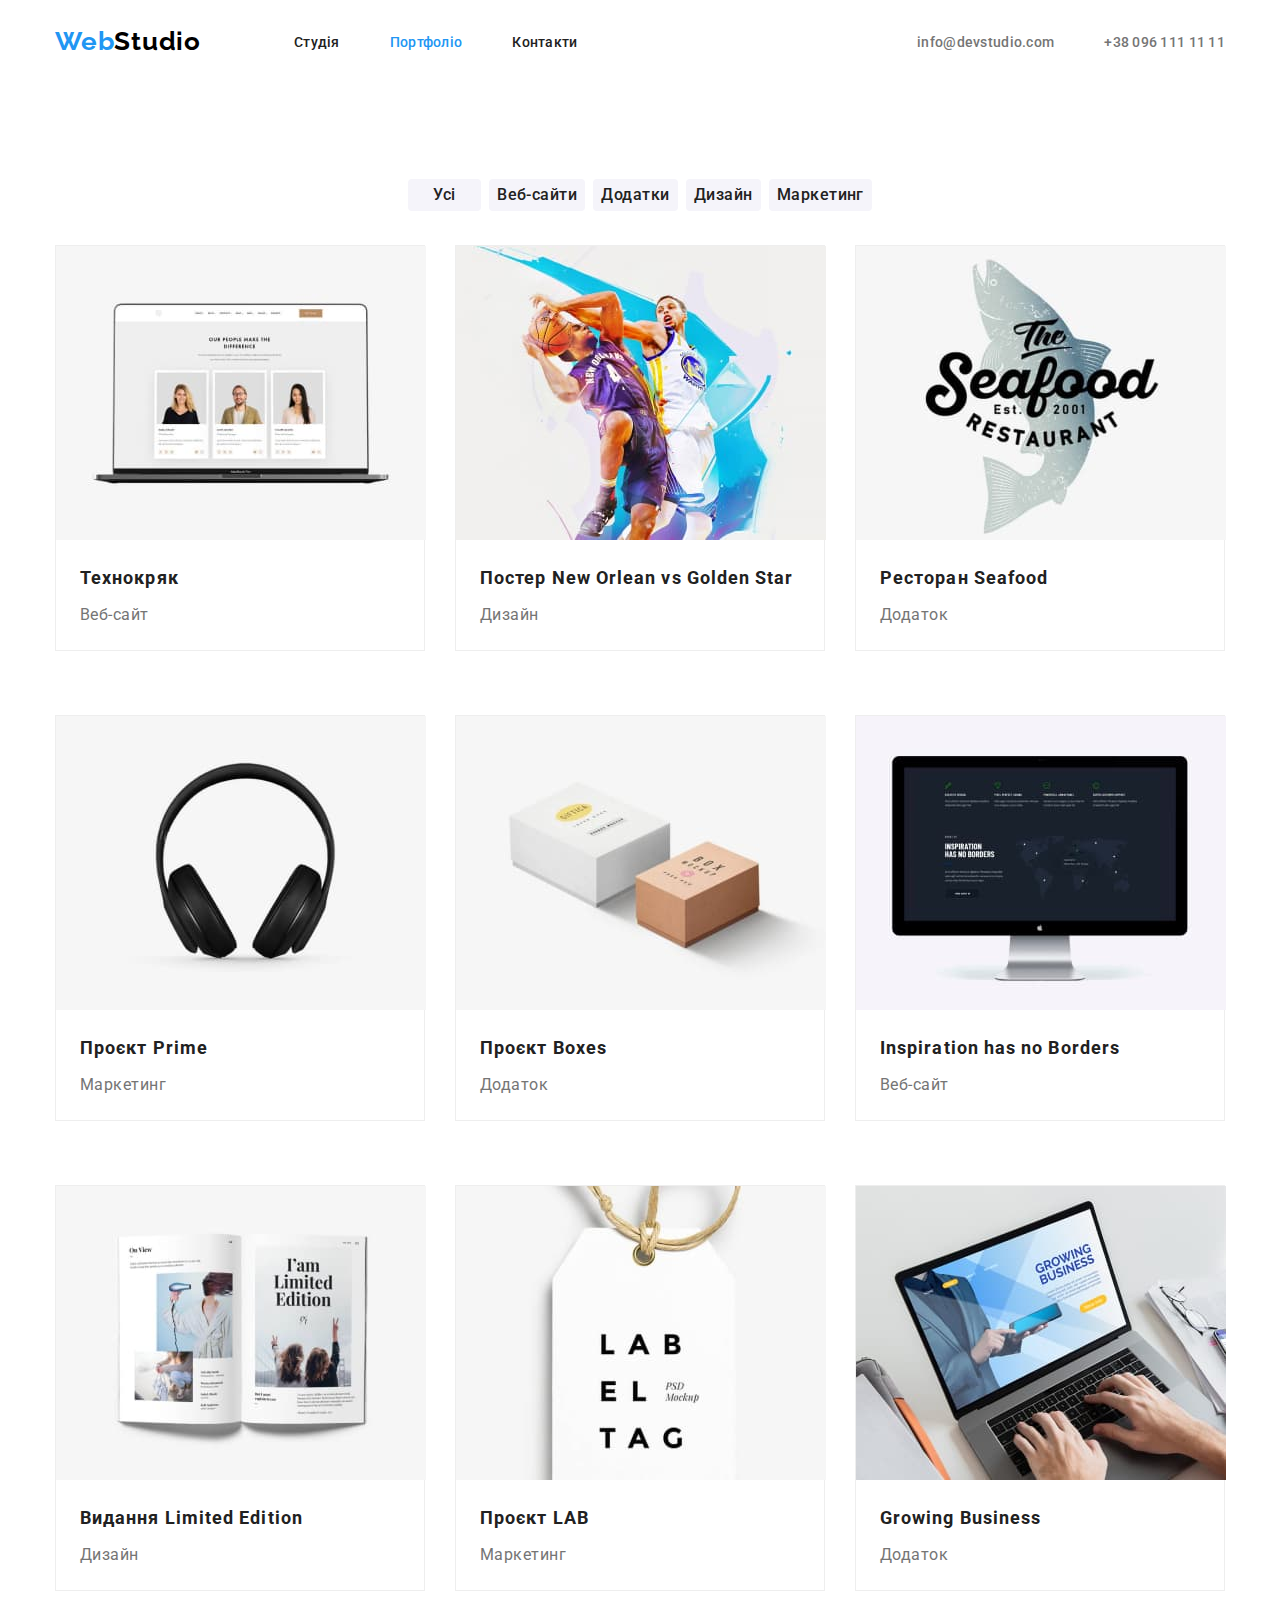
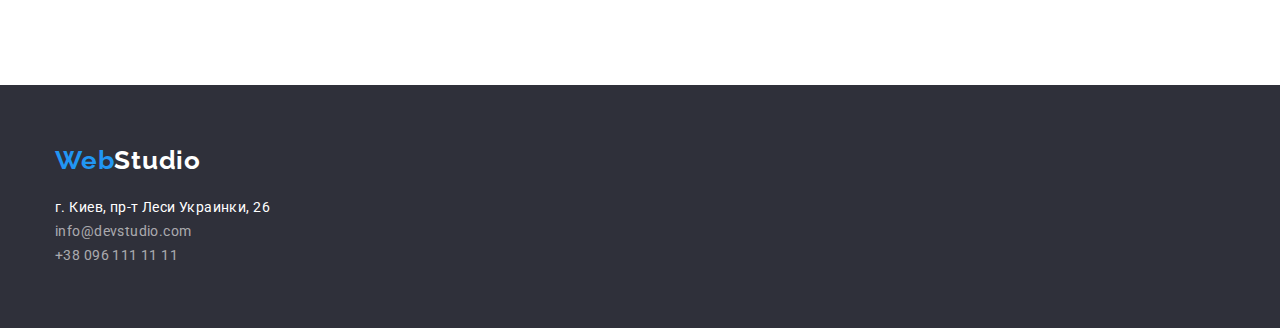
==== portfolio.html @ 9af9db4b "dz3 positioning" ====
<!DOCTYPE html>
<html lang="uk">
<head>
    <meta charset="UTF-8">
    <meta http-equiv="X-UA-Compatible" content="IE=edge">
    <meta name="viewport" content="width=device-width, initial-scale=1.0">
    <title>Портфоліо</title>
     <link rel="preconnect" href="https://fonts.googleapis.com">
    <link rel="preconnect" href="https://fonts.gstatic.com" crossorigin>
    <link href="https://fonts.googleapis.com/css2?family=Raleway:wght@700&family=Roboto:wght@400;500;700;900&display=swap" rel="stylesheet">
     <link rel="stylesheet" href="https://cdnjs.cloudflare.com/ajax/libs/modern-normalize/1.1.0/modern-normalize.min.css" 
    ntegrity="sha512-wpPYUAdjBVSE4KJnH1VR1HeZfpl1ub8YT/NKx4PuQ5NmX2tKuGu6U/JRp5y+Y8XG2tV+wKQpNHVUX03MfMFn9Q==" 
    crossorigin="anonymous" 
    referrerpolicy="no-referrer" />
    <link rel="stylesheet" href="./css/styies.css" />
</head>

<body>
       <!--шапка-->

    <header class="header">
      <div class="container heder-container">
      <nav class="header-navigation">
        <a href="./index.html" lang="en" class="header-logo link">Web<span class="logo-big">Studio</span></a>

        <ul class="header-list list">
          <li class="header-item"><a class="header-link link" href="./index.html">Студія</a></li>
          <li class="header-item"><a class="header-link current link" href="./portfolio.html">Портфоліо</a></li>
          <li class="header-item"><a class="header-link link" href="#">Контакти</a></li>
        </ul>
      </nav>
      <ul class="list list-header">
        <li><a class="header-mail link" href="mailto:info@devstudio.com">info@devstudio.com</a></li>
        <li><a class="header-tel link" href="tel:+380961111111">+38 096 111 11 11</a></li>
      </ul>
      </div>
    </header>
    <main>

      <section class="main">
        <div class="container main-container">
        <h1 class="visually-hidden">portfolio</h1>
        <!-- filter-->
        <ul class="filter list">
            <li><button type="button" class="filter-btn"> Усі</button></li>
            <li><button type="button" class="filter-btn"> Веб-сайти</button></li>
            <li><button type="button" class="filter-btn"> Додатки</button></li>
            <li><button type="button" class="filter-btn"> Дизайн</button></li>
            <li><button type="button" class="filter-btn"> Маркетинг</button></li>
        </ul>
       <ul class="gallery list">
        <!--gallery-->
        <li class="gallery-item">
            <a  class="gallery-link link" href="#"><img src="./imag/технокряк.jpg" alt="технокряк" width="370">
              <div class="gallery-desc">
                <h2 class="gallery-title">Технокряк</h2>
                <p class="gallery-text">Веб-сайт</p>
              </div>
            </a>
        </li>
        <li class="gallery-item">
            <a  class="gallery-link link" href="#"><img src="./imag/poster.jpg" alt="poster" width="370">
            <div class="gallery-desc">
              <h2 class="gallery-title">Постер New Orlean vs Golden Star</h2>
              <p class="gallery-text">Дизайн</p>
            </div>
            </a>
          
        </li>
        <li class="gallery-item">
            <a class="gallery-link link" href="#"><img src="./imag/restaurant.jpg" alt="restaurant" width="370">
            <div class="gallery-desc">
              <h2 class="gallery-title">Ресторан Seafood</h2>
              <p class="gallery-text">Додаток</p>
            </div>
          </a>
        </li>
        <li class="gallery-item">
            <a  class="gallery-link link" href="#"><img src="./imag/prime.jpg" alt="prime" width="370">
            <div class="gallery-desc">
              <h2 class="gallery-title">Проєкт Prime</h2>
              <p class="gallery-text">Маркетинг</p>
            </div>
          </a>
        </li>
        <li class="gallery-item">
            <a  class="gallery-link link" href="#"><img src="./imag/boxes.jpg" alt="boxes" width="370">
            <div class="gallery-desc">
              <h2 class="gallery-title">Проєкт Boxes</h2>
              <p class="gallery-text">Додаток</p>
            </div>
          </a>
        </li>
        <li class="gallery-item">
            <a class="gallery-link link" href="#"><img src="./imag/insp-borders.jpg" alt="Inspiration has no Borders" width="370">
            <div class="gallery-desc">
              <h2 class="gallery-title">Inspiration has no Borders</h2>
              <p class="gallery-text">Веб-сайт</p>
            </div>
          </a>
        </li>
        <li class="gallery-item">
            <a  class="gallery-link link" href="#"><img src="./imag/limited-edition.jpg" alt="Видання Limited Edition" width="370">
            <div class="gallery-desc">
              <h2 class="gallery-title">Видання Limited Edition</h2>
              <p class="gallery-text">Дизайн</p>
            </div>
          </a>
        </li>
        <li class="gallery-item">
            <a  class="gallery-link link" href="#"><img src="./imag/lab.jpg" alt="Проєкт LAB" width="370">
            <div class="gallery-desc">
              <h2 class="gallery-title">Проєкт LAB</h2>
              <p class="gallery-text">Маркетинг</p>
            </div>
          </a>
        </li>
        <li class="gallery-item">
            <a class="gallery-link link" href="#"><img src="./imag/growing-business.jpg" alt="Growing Business">
            <div class="gallery-desc">
              <h2 class="gallery-title"> Growing Business</h2>
              <p class="gallery-text">Додаток</p>
            </div>
          </a>
        </li>
       </ul> 
       </div>
      </section>
   </main>


     <!--підвал-->
    <footer class="footer">
      <div class="container">
      <a class="footer-logo link" href="./index.html" lang="en">Web<span class="logo-small">Studio</span></a>
      <address class="container-address">
        <ul class="footer-list list">
         <li><a class="footer-address link" href="https://goo.gl/maps/CPtrU1FHBa2aNyZL9" target="_blank" rel="noopener noreferrer nofollow">г. Киев, пр-т Леси Украинки, 26</a></li>          
         <li><a class="footer-mail link" href="mailto:info@devstudio.com">info@devstudio.com</a></li>
         <li><a class="footer-tel link" href="tel:+380961111111">+38 096 111 11 11</a></li>
       </ul>
      </address>
      </div>
    </footer>
</body>
</html>
---- css/styies.css ----
:root {
 --typical-lh: 1.14;
 --main-color: #757575;
 --main-btn: #212121; 
 --second-color: #212121;
 --second-btn:  #ffffff;
 --accent-color: #2196F3;
 --title-color: #ffffff;
 --basic-fon: #ffffff;
 --section-color: #2f303a;
 --logo-basic: #ffffff;
 --command-fon: #F5F4FA;
 --footer-color: rgba(255, 255, 255, 0.6);
 --hover-btn: #188CE8;
 --logo-big: #000000;
}

p, h1, h2, h3, h4, h5, h6 {
  margin: 0;
} 

ul, ol {
  margin: 0;
  padding-left: 0;
}

img {
display: block;
}

body {
  font-family: "Roboto", sans-serif;
  background-color: var(--basic-fon);
  color: var(--main-color);
}

.list {
 list-style: none;
}

.link {
 text-decoration: none;
}

.container {
  width: 1200px;
  padding-left: 15px;
  padding-right: 15px;
  margin: 0 auto;
}

.visually-hidden {
  position: absolute;
  width: 1px;
  height: 1px;
  margin: -1px;
  border: 0;
  padding: 0;
  white-space: nowrap;
  clip-path: inset(100%);
  clip: rect(0 0 0 0);
  overflow: hidden;
}

 
/* а шапки #FFFFFF; */ 
/* цвет фона герой #2F303A;*/
/* цвет фона страницы #FFFFFF*/
/* цвет фона команда #F5F4FA; цвет карточек #FFFFFF*/
/* цвет фона подвал #2F303A;*/

/* цвет основного текста #757575 */
/* вторичный цвет  #212121; */
/*  #FFFFFF; rgba(255, 255, 255, 0.6); */
/* цвет акцента  #2196F3; */

/* --page Studio----*/

/* -----------шапка------------ */
.header {
  padding-top: 24px;
  padding-bottom: 25px;

}

.header-navigation {
  display: flex;
  align-items: center;
}

.heder-container{
  display: flex;
  align-items: center;
}

.header-logo {
  font-family: "Raleway", sans-serif;
  font-weight: 700;
  font-size: 26px;
  line-height: 1.38;
  letter-spacing: 0.03em;
  color: var(--accent-color);
  margin-right: 93px;
}

.logo-big {
 color: var(--logo-big);  
}

.logo-small {
 color: var(--logo-basic);
}

.header-list {
  display: flex;
  min-width: 281px;
  gap: 50px;
}

.list-header {
  display: flex;
  margin-left: auto;
  gap: 50px;
}

.header-link {
  font-weight: 500;
  font-size: 14px;
  line-height: var(--typical-lh);
  letter-spacing: 0.02em;
  color: var(--second-color);
}

.header-mail,
.header-tel {
  font-weight: 500;
  font-size: 14px;
  line-height: var(--typical-lh);
  letter-spacing: 0.02em;
  color: var(--main-color);
}

.header-tel:hover,
.header-mail:hover,
.header-link:hover,
.header-tel:focus,
.header-mail:focus,
.header-link:focus {
  color: var(--accent-color);
} 

.header-list .header-link.current {
  color: var(--accent-color);
}


/* --------------hero------------ */
.hero {
  background-color: var(--section-color);
  padding-top: 200px;
  padding-bottom: 200px;
  text-align: center; 
}

.hero-title {
  font-weight: 900;
  font-size: 44px;
  line-height: 1.36;
  letter-spacing: 0.06em;
  text-align: center;
  text-transform: uppercase;
  color: var(--title-color);
  max-width: 696px;
  margin: 0 auto;

}

.hero-btn {
  font-family: inherit;
  font-weight: 700;
  font-size: 16px;
  line-height: 1.88;
  letter-spacing: 0.06em;
  border-color: transparent;
  color: var(--second-btn);
  border-radius: 4px;
  cursor: pointer;
  background-color: var(--accent-color);
  box-shadow: 0px 4px 4px rgba(0, 0, 0, 0.15);
  min-width: 216px;
  margin-top: 30px;
}

.hero-btn:hover,
.hero-btn:focus {
  background-color: var(--hover-btn);
  filter: drop-shadow(0px 4px 4px rgba(0, 0, 0, 0.25));
}
/* --------------особливості-------- */

.section-container {
  display: flex;
  padding-top: 95px;
  padding-bottom: 94px;

}


.section {
  display: flex;
  flex-wrap: wrap;
  gap: 30px;
}

.list {
}


.section-list {
  width: 270px;
}
.section-title {
  font-weight: 700;
  font-size: 14px;
  line-height: var(--typical-lh);
  letter-spacing: 0.03em;
  text-transform: uppercase;
  color: var(--second-color);
  padding-bottom: 10px;

}
.section-text {
  font-size: 14px;
  line-height: 1.71;
  letter-spacing: 0.03em;
  color: var(--main-color);
}
/* -------------Чим ми займаємося--- */

.content {

}

.command-container{
  padding-top: 94px;
  padding-bottom: 94px;
}

.content-title {
  font-weight: 700;
  font-size: 36px;
  line-height: 1.17;
  text-align: center;
  letter-spacing: 0.03em;
  color: var(--second-color);
  padding-bottom: 50px;
}

.content-container{
  display: flex;
  flex-wrap: wrap;
  gap: 30px;
}

.content-list {
}
.content-img {
}

/* ------------наша команда-------- */

.title {
  font-weight: 700;
  font-size: 36px;
  line-height: 1.17;
  text-align: center;
  letter-spacing: 0.03em;
  color: var(--second-color);
  margin-bottom: 50px;
}
.command {
  background-color: var(--command-fon);
  padding-bottom: 94px;
}

.command-item {
  display: flex;
  flex-wrap: wrap;
  gap: 30px;
}

.container-list {
  display: flex;
  width: calc((100% - 90px) / 4);
  
}

.command-list {
  background-color: var(--basic-fon);
  box-shadow: 0px 1px 3px rgba(0, 0, 0, 0.12), 0px 1px 1px rgba(0, 0, 0, 0.14), 0px 2px 1px rgba(0, 0, 0, 0.2);
  border-radius: 0px 0px 4px 4px;

}

.command-img {
  background: url(4853.jpg);
  border-radius: 0px;
}

.container-comand {
  padding-top: 30px;
  padding-bottom: 30px;
}
.command-title {
  font-weight: 500;
  font-size: 16px;
  line-height: 1.19;
  text-align: center;
  letter-spacing: 0.03em;
  color: var(--second-color);
  margin-bottom: 10px;
}
.command-desc {
  font-size: 16px;
  line-height: 1.19;
  text-align: center;
  letter-spacing: 0.03em;
  color: var(--main-color);
}
/* --------------підвал---------------- */
.footer {
  background: var(--section-color);
  padding-top: 60px;
  padding-bottom: 60px;
}
.footer-logo {
  font-family: "Raleway", sans-serif;
  font-weight: 700;
  font-size: 26px;
  line-height: 1.19;
  letter-spacing: 0.03em;
  color: var(--accent-color);
  min-width: 145px;
}
.container-address {
  margin-top: 20px;
  min-width: 231px;

}
.footer-address {
  font-style: normal;
  font-size: 14px;
  line-height: 1.71;
  letter-spacing: 0.03em;
  color: var(--logo-basic);
}

.footer-tel,
.footer-mail {
  font-style: normal;
  font-size: 14px;
  line-height: 1.71;
  letter-spacing: 0.03em;
  color: var(--footer-color);
  margin-top: 9px;
}

.footer-tel:hover,
.footer-mail:hover,
.footer-address:hover,
.footer-tel:focus,
.footer-mail:focus,
.footer-address:focus {
 color: var(--accent-color);
}

/* --page Portfolio-- */


/* -----------filter----------- */

.main {
  padding-top: 94px;
  padding-bottom: 94px;
}

.main-container {
  display: flex;
  flex-wrap: wrap;
  

}

.filter {
  display: flex;
  align-items: flex-start;
  gap: 8px;
  min-width: 575;
  margin: 0 auto;
  
}


.filter-btn {
 font-family: inherit;  
 font-weight: 500;
 font-size: 16px;
 line-height: 1.62;
 text-align: center;
 letter-spacing: 0.03em;
 border-color: transparent;
 color: var(--main-btn);
 border-radius: 4px;
 cursor: pointer;
 background-color: var(--command-fon);
 min-width: 73px;
}
.filter-btn:hover,
.filter-btn:focus {
 color: var(--second-btn);
 background-color: var(--accent-color);
 box-shadow: 0px 4px 4px rgba(0, 0, 0, 0.25);
 }

/* ---------gallery---------- */
.gallery {
  display: flex;
  flex-wrap: wrap;
  gap: 30px;
}

.gallery-item {
  background: #FFFFFF;
  border: 1px solid #EEEEEE;
  width: calc((100% - 60px) / 3);
  margin-top: 34px;
}
.gallery-link {

}

.gallery-desc {
  padding-top: 20px;
  padding-bottom: 20px;
  padding-left: 24px;
  
}

.gallery-title {
 font-weight: 700;
 font-size: 18px;
 line-height: 2.00;
 letter-spacing: 0.06em;
 color: var(--second-color);
 margin-bottom: 4px;
}

.gallery-text {
 font-size: 16px;
 line-height: 1.88;
 letter-spacing: 0.03em;
 color: var(--main-color);
}
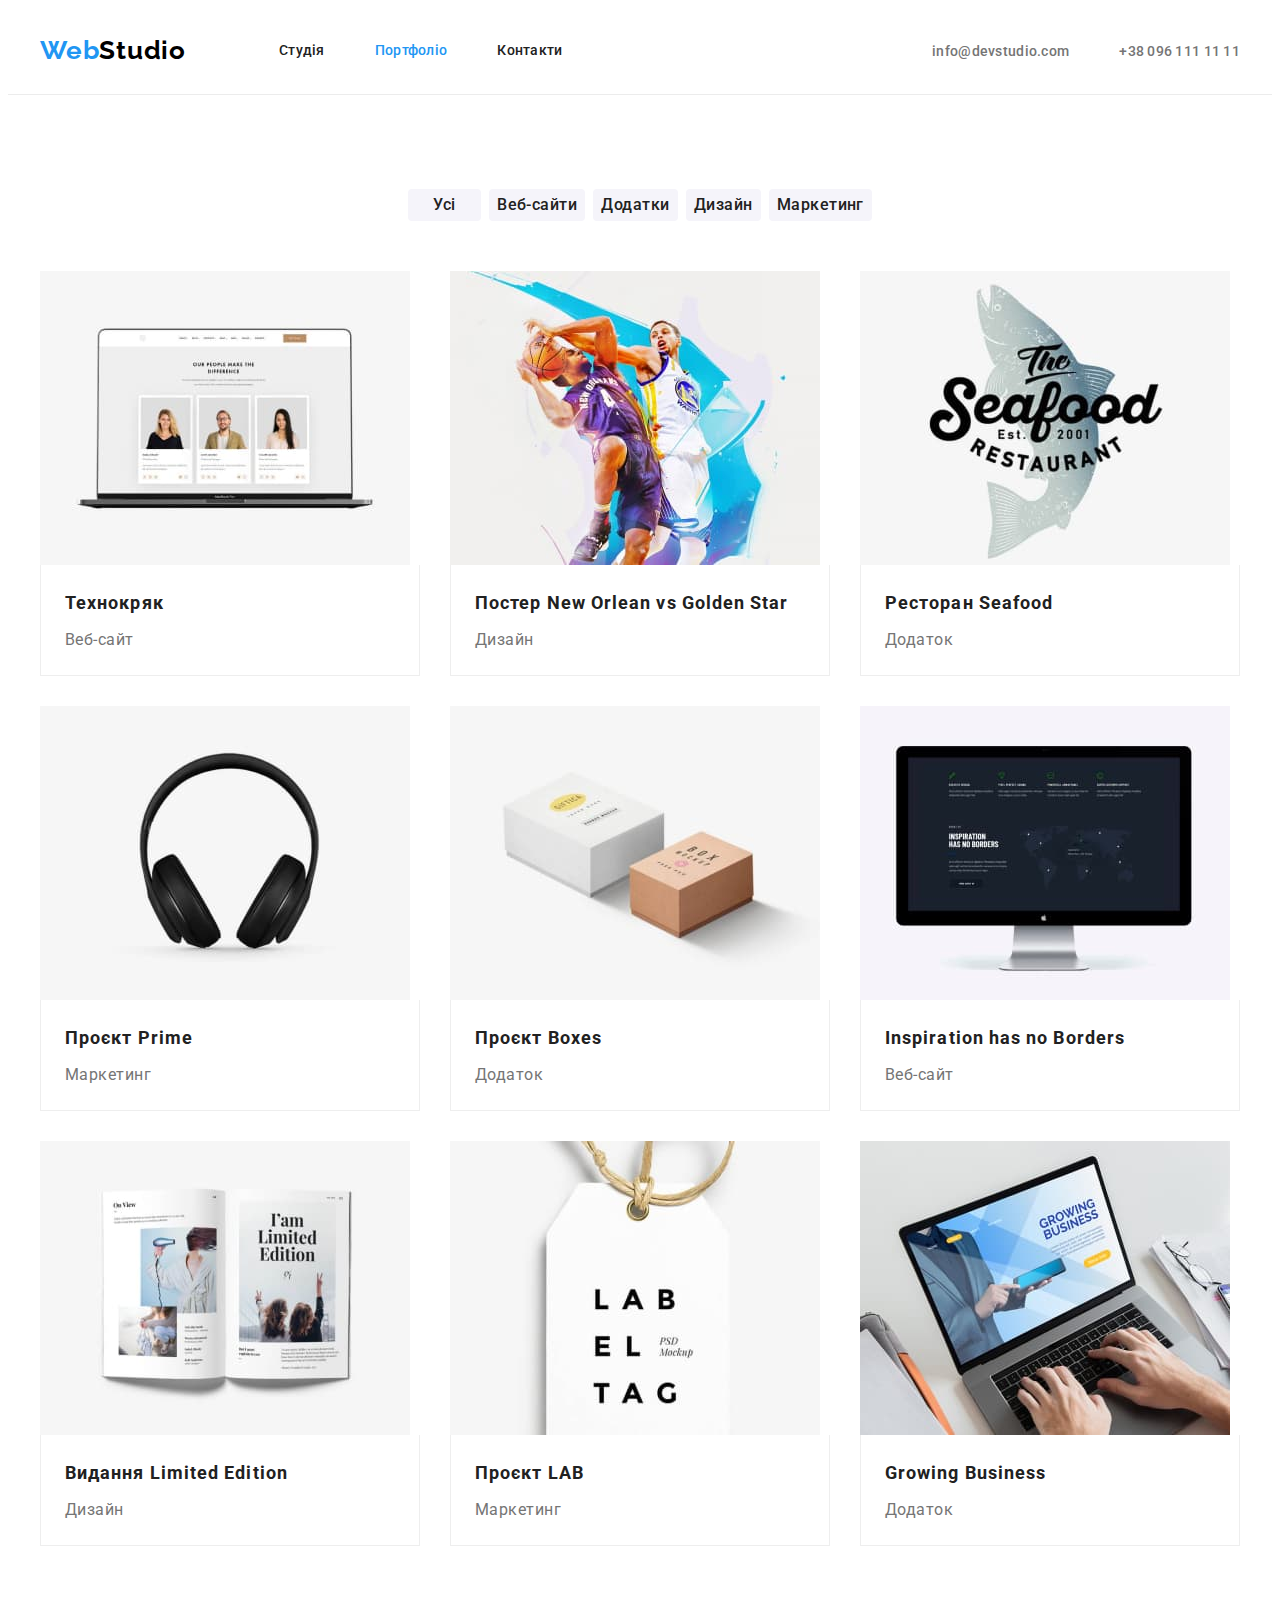
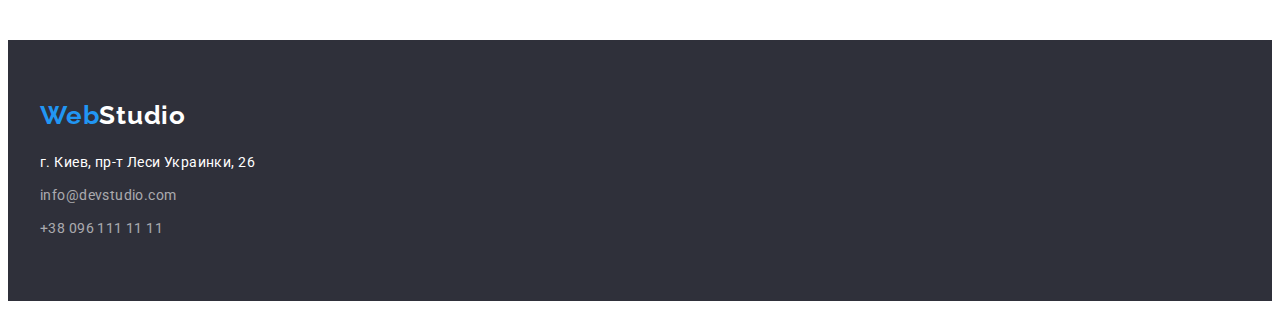
==== commit 841898e1: "dz3 finish" ====
--- a/portfolio.html
+++ b/portfolio.html
@@ -9,7 +9,7 @@
     <link rel="preconnect" href="https://fonts.gstatic.com" crossorigin>
     <link href="https://fonts.googleapis.com/css2?family=Raleway:wght@700&family=Roboto:wght@400;500;700;900&display=swap" rel="stylesheet">
      <link rel="stylesheet" href="https://cdnjs.cloudflare.com/ajax/libs/modern-normalize/1.1.0/modern-normalize.min.css" 
-    ntegrity="sha512-wpPYUAdjBVSE4KJnH1VR1HeZfpl1ub8YT/NKx4PuQ5NmX2tKuGu6U/JRp5y+Y8XG2tV+wKQpNHVUX03MfMFn9Q==" 
+    integrity="sha512-wpPYUAdjBVSE4KJnH1VR1HeZfpl1ub8YT/NKx4PuQ5NmX2tKuGu6U/JRp5y+Y8XG2tV+wKQpNHVUX03MfMFn9Q==" 
     crossorigin="anonymous" 
     referrerpolicy="no-referrer" />
     <link rel="stylesheet" href="./css/styies.css" />
@@ -135,9 +135,9 @@
       <a class="footer-logo link" href="./index.html" lang="en">Web<span class="logo-small">Studio</span></a>
       <address class="container-address">
         <ul class="footer-list list">
-         <li><a class="footer-address link" href="https://goo.gl/maps/CPtrU1FHBa2aNyZL9" target="_blank" rel="noopener noreferrer nofollow">г. Киев, пр-т Леси Украинки, 26</a></li>          
-         <li><a class="footer-mail link" href="mailto:info@devstudio.com">info@devstudio.com</a></li>
-         <li><a class="footer-tel link" href="tel:+380961111111">+38 096 111 11 11</a></li>
+         <li class="footer-link"><a class="footer-address link" href="https://goo.gl/maps/CPtrU1FHBa2aNyZL9" target="_blank" rel="noopener noreferrer nofollow">г. Киев, пр-т Леси Украинки, 26</a></li>          
+         <li class="footer-link"><a class="footer-mail link" href="mailto:info@devstudio.com">info@devstudio.com</a></li>
+         <li class="footer-link"><a class="footer-tel link" href="tel:+380961111111">+38 096 111 11 11</a></li>
        </ul>
       </address>
       </div>
--- a/css/styies.css
+++ b/css/styies.css
@@ -47,6 +47,7 @@
   padding-left: 15px;
   padding-right: 15px;
   margin: 0 auto;
+  
 }
 
 .visually-hidden {
@@ -78,9 +79,7 @@
 
 /* -----------шапка------------ */
 .header {
-  padding-top: 24px;
-  padding-bottom: 25px;
-
+  border-bottom: 1px solid #ECECEC;
 }
 
 .header-navigation {
@@ -101,6 +100,7 @@
   letter-spacing: 0.03em;
   color: var(--accent-color);
   margin-right: 93px;
+  padding: 25px 0;
 }
 
 .logo-big {
@@ -129,6 +129,8 @@
   line-height: var(--typical-lh);
   letter-spacing: 0.02em;
   color: var(--second-color);
+  display: block;
+  padding: 32px 0;
 }
 
 .header-mail,
@@ -138,6 +140,7 @@
   line-height: var(--typical-lh);
   letter-spacing: 0.02em;
   color: var(--main-color);
+  padding: 32px 0;
 }
 
 .header-tel:hover,
@@ -181,14 +184,14 @@
   font-size: 16px;
   line-height: 1.88;
   letter-spacing: 0.06em;
-  border-color: transparent;
+  border: none;
   color: var(--second-btn);
   border-radius: 4px;
   cursor: pointer;
   background-color: var(--accent-color);
   box-shadow: 0px 4px 4px rgba(0, 0, 0, 0.15);
-  min-width: 216px;
   margin-top: 30px;
+  padding: 10px 32px;
 }
 
 .hero-btn:hover,
@@ -199,10 +202,9 @@
 /* --------------особливості-------- */
 
 .section-container {
-  display: flex;
-  padding-top: 95px;
-  padding-bottom: 94px;
-
+  display: block;
+   padding-top: 95px;
+   padding-bottom: 94px;
 }
 
 
@@ -238,12 +240,9 @@
 /* -------------Чим ми займаємося--- */
 
 .content {
-
-}
-
-.command-container{
-  padding-top: 94px;
+  display: block;
   padding-bottom: 94px;
+
 }
 
 .content-title {
@@ -281,16 +280,12 @@
 .command {
   background-color: var(--command-fon);
   padding-bottom: 94px;
+  padding-top: 94px;
 }
 
 .command-item {
   display: flex;
-  flex-wrap: wrap;
   gap: 30px;
-}
-
-.container-list {
-  display: flex;
   width: calc((100% - 90px) / 4);
   
 }
@@ -307,10 +302,6 @@
   border-radius: 0px;
 }
 
-.container-comand {
-  padding-top: 30px;
-  padding-bottom: 30px;
-}
 .command-title {
   font-weight: 500;
   font-size: 16px;
@@ -319,6 +310,7 @@
   letter-spacing: 0.03em;
   color: var(--second-color);
   margin-bottom: 10px;
+  padding-top: 30px;
 }
 .command-desc {
   font-size: 16px;
@@ -326,6 +318,7 @@
   text-align: center;
   letter-spacing: 0.03em;
   color: var(--main-color);
+  padding-bottom: 30px;
 }
 /* --------------підвал---------------- */
 .footer {
@@ -345,14 +338,27 @@
 .container-address {
   margin-top: 20px;
   min-width: 231px;
-
-}
+}
+
+.footer-list {
+  
+}
+
+.footer-link {
+  margin-bottom: 9px;
+}
+
+.footer-link:last-child {
+  margin-bottom: 0;
+}
+
 .footer-address {
   font-style: normal;
   font-size: 14px;
   line-height: 1.71;
   letter-spacing: 0.03em;
   color: var(--logo-basic);
+  
 }
 
 .footer-tel,
@@ -362,7 +368,7 @@
   line-height: 1.71;
   letter-spacing: 0.03em;
   color: var(--footer-color);
-  margin-top: 9px;
+  
 }
 
 .footer-tel:hover,
@@ -384,20 +390,14 @@
   padding-bottom: 94px;
 }
 
-.main-container {
-  display: flex;
-  flex-wrap: wrap;
-  
-
+.main-container {  
 }
 
 .filter {
   display: flex;
-  align-items: flex-start;
   gap: 8px;
-  min-width: 575;
-  margin: 0 auto;
-  
+  justify-content: center;
+  margin-bottom: 50px;
 }
 
 
@@ -430,10 +430,9 @@
 }
 
 .gallery-item {
-  background: #FFFFFF;
-  border: 1px solid #EEEEEE;
+  
   width: calc((100% - 60px) / 3);
-  margin-top: 34px;
+  
 }
 .gallery-link {
 
@@ -443,7 +442,9 @@
   padding-top: 20px;
   padding-bottom: 20px;
   padding-left: 24px;
-  
+  padding-right: 24px;
+  border: 1px solid #EEEEEE;
+  border-top: none;
 }
 
 .gallery-title {
